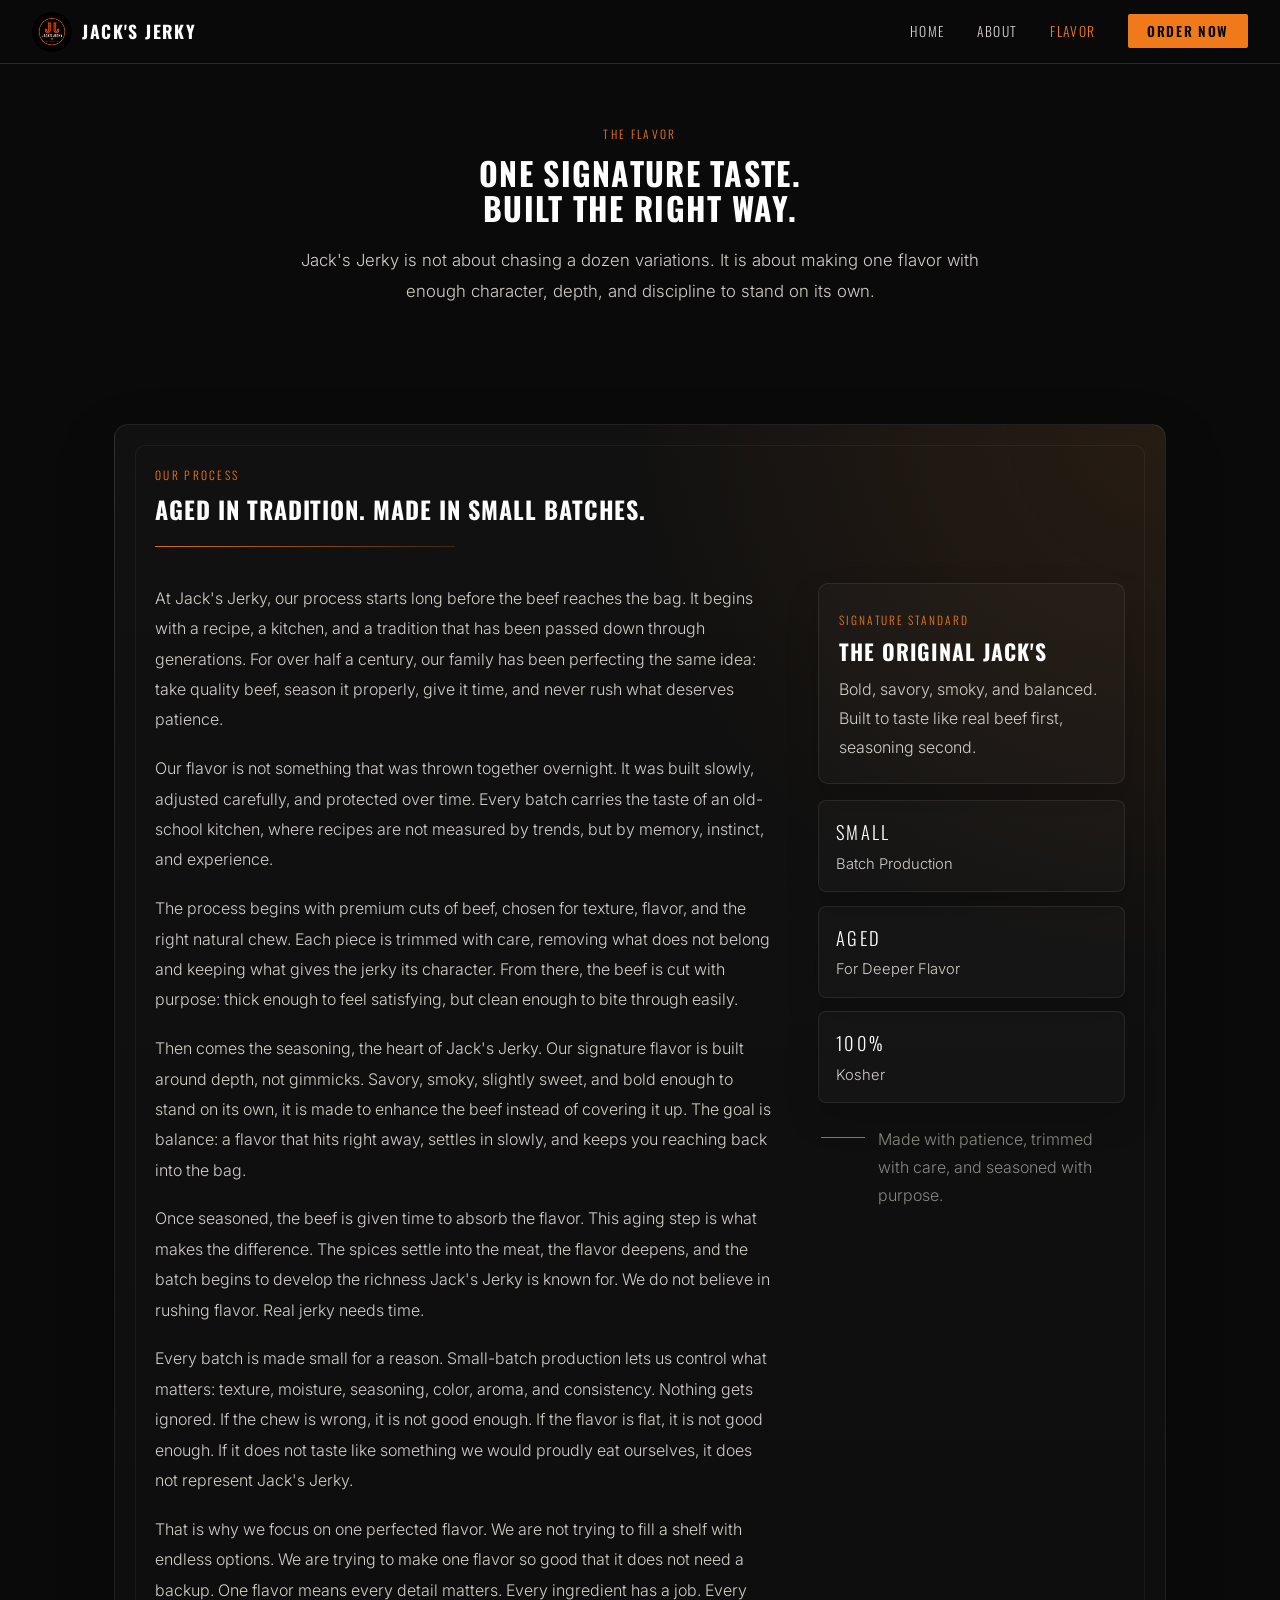
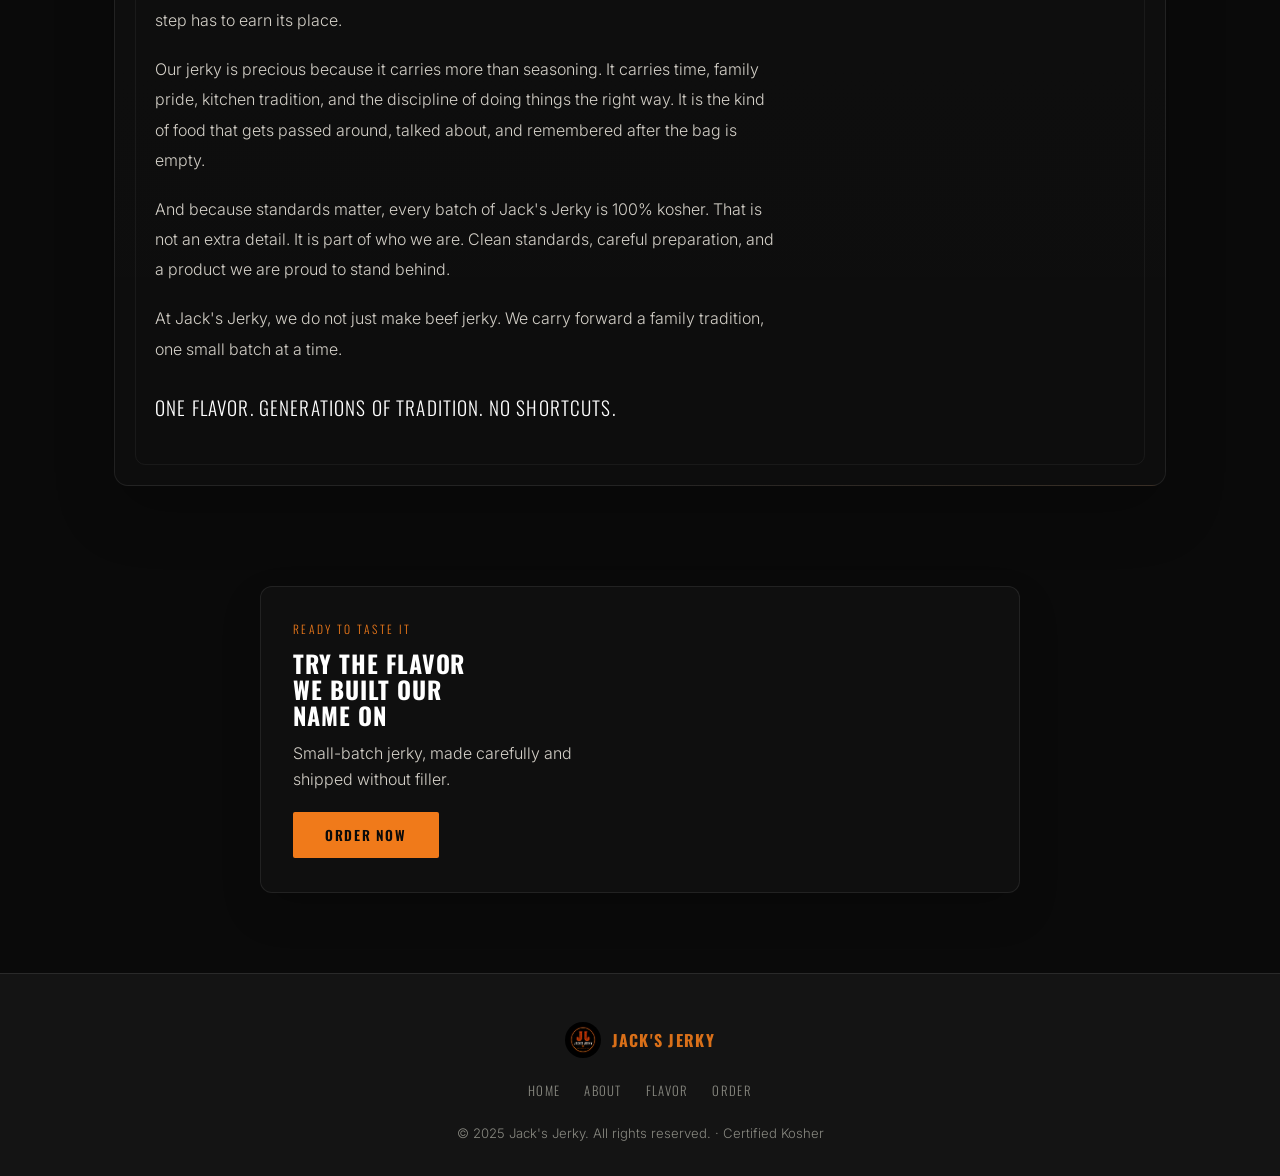
==== docs/flavors/index.html @ be612b3c "Initial Jack's Jerky site" ====
<!DOCTYPE html>
<html lang="en">
<head>
  <meta charset="UTF-8" />
  <meta name="viewport" content="width=device-width, initial-scale=1.0" />
  <title>Flavors — Jack's Jerky</title>
  <link rel="stylesheet" href="../global.css" />
  <link rel="stylesheet" href="./flavors.css" />
</head>
<body>

  <!-- NAV -->
  <nav>
    <a href="../home/index.html" class="nav-logo">
      <img src="../logo.png" alt="Jack's Jerky logo" />
      <span>Jack's Jerky</span>
    </a>
    <ul class="nav-links" id="navLinks">
      <li><a href="../home/index.html">Home</a></li>
      <li><a href="../about/index.html">About</a></li>
      <li><a href="./index.html" class="active">Flavor</a></li>
      <li><a href="../order/index.html" class="nav-cta">Order Now</a></li>
    </ul>
    <button class="nav-toggle" id="navToggle" aria-label="Open menu">
      <span></span><span></span><span></span>
    </button>
  </nav>

  <!-- PAGE HEADER -->
  <header class="page-header">
    <div class="container page-header-inner">
      <span class="section-label">The flavor</span>
      <h1>One Signature Taste.<br /><span>Built the Right Way.</span></h1>
      <p class="header-sub">
        Jack's Jerky is not about chasing a dozen variations. It is about making one flavor
        with enough character, depth, and discipline to stand on its own.
      </p>
    </div>
  </header>

  <!-- PROCESS STORY -->
  <section class="section process-story">
    <div class="container">
      <div class="process-shell">
        <div class="process-intro">
          <span class="section-label">Our Process</span>
          <h2>Aged in Tradition. Made in Small Batches.</h2>
          <div class="divider"></div>
        </div>

        <div class="process-grid">
          <div class="process-content">
            <p>
              At Jack's Jerky, our process starts long before the beef reaches the bag.
              It begins with a recipe, a kitchen, and a tradition that has been passed
              down through generations. For over half a century, our family has been
              perfecting the same idea: take quality beef, season it properly, give it
              time, and never rush what deserves patience.
            </p>

            <p>
              Our flavor is not something that was thrown together overnight. It was
              built slowly, adjusted carefully, and protected over time. Every batch
              carries the taste of an old-school kitchen, where recipes are not measured
              by trends, but by memory, instinct, and experience.
            </p>

            <p>
              The process begins with premium cuts of beef, chosen for texture, flavor,
              and the right natural chew. Each piece is trimmed with care, removing what
              does not belong and keeping what gives the jerky its character. From there,
              the beef is cut with purpose: thick enough to feel satisfying, but clean
              enough to bite through easily.
            </p>

            <p>
              Then comes the seasoning, the heart of Jack's Jerky. Our signature flavor
              is built around depth, not gimmicks. Savory, smoky, slightly sweet, and bold
              enough to stand on its own, it is made to enhance the beef instead of
              covering it up. The goal is balance: a flavor that hits right away, settles
              in slowly, and keeps you reaching back into the bag.
            </p>

            <p>
              Once seasoned, the beef is given time to absorb the flavor. This aging step
              is what makes the difference. The spices settle into the meat, the flavor
              deepens, and the batch begins to develop the richness Jack's Jerky is known
              for. We do not believe in rushing flavor. Real jerky needs time.
            </p>

            <p>
              Every batch is made small for a reason. Small-batch production lets us
              control what matters: texture, moisture, seasoning, color, aroma, and
              consistency. Nothing gets ignored. If the chew is wrong, it is not good
              enough. If the flavor is flat, it is not good enough. If it does not taste
              like something we would proudly eat ourselves, it does not represent
              Jack's Jerky.
            </p>

            <p>
              That is why we focus on one perfected flavor. We are not trying to fill a
              shelf with endless options. We are trying to make one flavor so good that it
              does not need a backup. One flavor means every detail matters. Every
              ingredient has a job. Every step has to earn its place.
            </p>

            <p>
              Our jerky is precious because it carries more than seasoning. It carries
              time, family pride, kitchen tradition, and the discipline of doing things
              the right way. It is the kind of food that gets passed around, talked
              about, and remembered after the bag is empty.
            </p>

            <p>
              And because standards matter, every batch of Jack's Jerky is 100% kosher.
              That is not an extra detail. It is part of who we are. Clean standards,
              careful preparation, and a product we are proud to stand behind.
            </p>

            <p>
              At Jack's Jerky, we do not just make beef jerky. We carry forward a family
              tradition, one small batch at a time.
            </p>

            <p class="process-closing">
              One flavor. Generations of tradition. No shortcuts.
            </p>
          </div>

          <aside class="process-rail">
            <div class="rail-card">
              <span class="rail-kicker">Signature Standard</span>
              <h3>The Original Jack's</h3>
              <p>
                Bold, savory, smoky, and balanced. Built to taste like real beef first,
                seasoning second.
              </p>
            </div>

            <div class="rail-facts">
              <div class="fact-box">
                <span class="fact-value">Small</span>
                <span class="fact-label">Batch Production</span>
              </div>
              <div class="fact-box">
                <span class="fact-value">Aged</span>
                <span class="fact-label">For Deeper Flavor</span>
              </div>
              <div class="fact-box">
                <span class="fact-value">100%</span>
                <span class="fact-label">Kosher</span>
              </div>
            </div>

            <div class="line-note">
              <span></span>
              <p>Made with patience, trimmed with care, and seasoned with purpose.</p>
            </div>
          </aside>
        </div>
      </div>
    </div>
  </section>

  <!-- ORDER CTA -->
  <section class="section order-cta">
    <div class="container order-cta-inner">
      <span class="section-label">Ready to taste it</span>
      <h2>Try the Flavor We Built Our Name On</h2>
      <p>Small-batch jerky, made carefully and shipped without filler.</p>
      <a href="../order/index.html" class="btn btn-primary">Order Now</a>
    </div>
  </section>

  <!-- FOOTER -->
  <footer>
    <div class="footer-logo">
      <img src="../logo.png" alt="Jack's Jerky" />
      <span>Jack's Jerky</span>
    </div>
    <ul class="footer-links">
      <li><a href="../home/index.html">Home</a></li>
      <li><a href="../about/index.html">About</a></li>
      <li><a href="./index.html">Flavor</a></li>
      <li><a href="../order/index.html">Order</a></li>
    </ul>
    <p>© 2025 Jack's Jerky. All rights reserved. · Certified Kosher</p>
  </footer>

  <script src="../global.js"></script>
  <script src="./flavors.js"></script>
</body>
</html>
---- docs/global.css ----
/* ── Jack's Jerky · Global Styles ── */

@import url('https://fonts.googleapis.com/css2?family=Oswald:wght@400;600;700&family=Inter:wght@300;400;500&display=swap');

:root {
  --black:   #0a0a0a;
  --charcoal:#141414;
  --panel:   #1a1a1a;
  --border:  #2a2a2a;
  --orange:  #f07a1a;
  --orange-dim: #c05e0e;
  --orange-glow: rgba(240,122,26,0.18);
  --white:   #ffffff;
  --offwhite:#d4d0c8;
  --muted:   #888880;
}

*, *::before, *::after { box-sizing: border-box; margin: 0; padding: 0; }

html { scroll-behavior: smooth; }

body {
  background: var(--black);
  color: var(--offwhite);
  font-family: 'Inter', sans-serif;
  font-weight: 300;
  font-size: 16px;
  line-height: 1.65;
  -webkit-font-smoothing: antialiased;
}

h1, h2, h3, h4 {
  font-family: 'Oswald', sans-serif;
  font-weight: 700;
  line-height: 1.1;
  letter-spacing: 0.04em;
  text-transform: uppercase;
  color: var(--white);
}

a { color: var(--orange); text-decoration: none; }
a:hover { color: var(--white); }

img { display: block; max-width: 100%; }

/* ── NAV ── */
nav {
  position: fixed;
  top: 0; left: 0; right: 0;
  z-index: 100;
  background: rgba(10,10,10,0.92);
  backdrop-filter: blur(10px);
  border-bottom: 1px solid var(--border);
  height: 64px;
  display: flex;
  align-items: center;
  justify-content: space-between;
  padding: 0 2rem;
}

.nav-logo {
  display: flex;
  align-items: center;
  gap: 0.65rem;
  text-decoration: none;
}

.nav-logo img {
  height: 40px;
  width: 40px;
  object-fit: cover;
  border-radius: 50%;
}

.nav-logo span {
  font-family: 'Oswald', sans-serif;
  font-weight: 700;
  font-size: 1.1rem;
  letter-spacing: 0.08em;
  text-transform: uppercase;
  color: var(--white);
}

.nav-links {
  display: flex;
  gap: 2rem;
  list-style: none;
}

.nav-links a {
  font-family: 'Oswald', sans-serif;
  font-size: 0.85rem;
  letter-spacing: 0.12em;
  text-transform: uppercase;
  color: var(--offwhite);
  transition: color 0.2s;
}

.nav-links a:hover,
.nav-links a.active { color: var(--orange); }

.nav-cta {
  background: var(--orange);
  color: var(--black) !important;
  padding: 0.45rem 1.2rem;
  border-radius: 2px;
  font-weight: 600 !important;
  transition: background 0.2s !important;
}

.nav-cta:hover { background: var(--white) !important; color: var(--black) !important; }

/* mobile hamburger */
.nav-toggle {
  display: none;
  flex-direction: column;
  gap: 5px;
  cursor: pointer;
  background: none;
  border: none;
  padding: 4px;
}
.nav-toggle span {
  display: block;
  width: 24px;
  height: 2px;
  background: var(--white);
  transition: all 0.3s;
}

/* ── FOOTER ── */
footer {
  background: var(--charcoal);
  border-top: 1px solid var(--border);
  padding: 3rem 2rem 2rem;
  text-align: center;
}

.footer-logo {
  display: flex;
  align-items: center;
  justify-content: center;
  gap: 0.65rem;
  margin-bottom: 1rem;
}

.footer-logo img { height: 36px; width: 36px; object-fit: cover; border-radius: 50%; }

.footer-logo span {
  font-family: 'Oswald', sans-serif;
  font-weight: 700;
  font-size: 1rem;
  letter-spacing: 0.08em;
  text-transform: uppercase;
  color: rgba(240, 122, 26, 0.9);
}

footer p {
  font-size: 0.82rem;
  color: var(--muted);
  margin-top: 0.5rem;
}

footer .footer-links {
  display: flex;
  justify-content: center;
  gap: 1.5rem;
  list-style: none;
  margin: 1.2rem 0;
}

footer .footer-links a {
  font-family: 'Oswald', sans-serif;
  font-size: 0.8rem;
  letter-spacing: 0.1em;
  text-transform: uppercase;
  color: var(--muted);
}

footer .footer-links a:hover { color: var(--orange); }

/* ── UTILITIES ── */
.container {
  max-width: 1100px;
  margin: 0 auto;
  padding: 0 1.5rem;
}

.section {
  padding: 5rem 0;
}

.section-label {
  font-family: 'Oswald', sans-serif;
  font-size: 0.72rem;
  letter-spacing: 0.2em;
  text-transform: uppercase;
  color: var(--orange);
  margin-bottom: 0.75rem;
  display: block;
}

.divider {
  width: 48px;
  height: 2px;
  background: var(--orange);
  margin: 1.25rem 0;
}

.btn {
  display: inline-block;
  font-family: 'Oswald', sans-serif;
  font-size: 0.85rem;
  font-weight: 600;
  letter-spacing: 0.12em;
  text-transform: uppercase;
  padding: 0.75rem 2rem;
  border-radius: 2px;
  cursor: pointer;
  border: none;
  transition: all 0.2s;
}

.btn-primary {
  background: var(--orange);
  color: var(--black);
}
.btn-primary:hover { background: var(--white); color: var(--black); }

.btn-outline {
  background: transparent;
  color: var(--white);
  border: 1px solid var(--border);
}
.btn-outline:hover { border-color: var(--orange); color: var(--orange); }

/* ── RESPONSIVE ── */
@media (max-width: 768px) {
  .nav-links { display: none; }
  .nav-toggle { display: flex; }

  .nav-links.open {
    display: flex;
    flex-direction: column;
    position: fixed;
    top: 64px;
    left: 0; right: 0;
    background: var(--charcoal);
    border-bottom: 1px solid var(--border);
    padding: 1.5rem 2rem;
    gap: 1.25rem;
  }

  .nav-links.open a { font-size: 1rem; }

  .section { padding: 3.5rem 0; }
}
---- docs/flavors/flavors.css ----
.page-header {
  padding: 7.75rem 1.5rem 2.25rem;
  text-align: center;
}

.page-header-inner {
  max-width: 860px;
}

.header-sub {
  max-width: 44rem;
  margin: 1.25rem auto 0;
  font-size: 1.05rem;
  line-height: 1.85;
  color: var(--offwhite);
}

.process-shell {
  position: relative;
  padding: 2.5rem;
  border: 1px solid rgba(255, 255, 255, 0.08);
  border-radius: 14px;
  background:
    linear-gradient(180deg, rgba(255, 255, 255, 0.03), rgba(255, 255, 255, 0.015)),
    radial-gradient(circle at top right, rgba(240, 122, 26, 0.1), transparent 28%);
  box-shadow: 0 24px 60px rgba(0, 0, 0, 0.22);
  overflow: hidden;
}

.process-shell::before {
  content: "";
  position: absolute;
  inset: 20px;
  border: 1px solid rgba(255, 255, 255, 0.05);
  border-radius: 10px;
  pointer-events: none;
}

.process-intro {
  max-width: 760px;
  margin-bottom: 2.25rem;
  position: relative;
  z-index: 1;
}

.process-intro .divider {
  width: min(300px, 56vw);
  height: 1px;
  margin: 1.5rem 0 0;
  background: linear-gradient(
    90deg,
    rgba(240, 122, 26, 0.9),
    rgba(240, 122, 26, 0.2)
  );
}

.process-grid {
  display: grid;
  grid-template-columns: minmax(0, 1.75fr) minmax(260px, 0.85fr);
  gap: 2rem;
  align-items: start;
  position: relative;
  z-index: 1;
}

.process-content {
  opacity: 0;
  transform: translateY(22px);
  transition: opacity 0.75s ease, transform 0.75s ease;
}

body.flavors-ready .process-content {
  opacity: 1;
  transform: translateY(0);
}

.process-content p {
  max-width: 62ch;
  margin-bottom: 1.15rem;
  font-size: 1rem;
  line-height: 1.9;
  color: var(--offwhite);
}

.process-content .process-closing {
  margin-top: 1.6rem;
  font-family: "Oswald", sans-serif;
  font-size: 1.2rem;
  letter-spacing: 0.06em;
  text-transform: uppercase;
  color: var(--white);
}

.process-rail {
  display: flex;
  flex-direction: column;
  gap: 1rem;
  opacity: 0;
  transform: translateY(24px);
  transition: opacity 0.75s ease 0.12s, transform 0.75s ease 0.12s;
}

body.flavors-ready .process-rail {
  opacity: 1;
  transform: translateY(0);
}

.rail-card,
.fact-box {
  border: 1px solid rgba(255, 255, 255, 0.08);
  background: rgba(255, 255, 255, 0.025);
  box-shadow: 0 16px 34px rgba(0, 0, 0, 0.16);
}

.rail-card {
  padding: 1.4rem 1.25rem 1.35rem;
  border-radius: 10px;
}

.rail-kicker {
  display: inline-block;
  margin-bottom: 0.7rem;
  font-family: "Oswald", sans-serif;
  font-size: 0.72rem;
  letter-spacing: 0.16em;
  text-transform: uppercase;
  color: var(--orange);
}

.rail-card h3 {
  margin-bottom: 0.7rem;
  font-size: 1.35rem;
}

.rail-card p {
  color: var(--offwhite);
  line-height: 1.8;
}

.rail-facts {
  display: grid;
  gap: 0.85rem;
}

.fact-box {
  padding: 1rem 1.05rem 0.95rem;
  border-radius: 8px;
}

.fact-value,
.fact-label {
  display: block;
}

.fact-value {
  font-family: "Oswald", sans-serif;
  font-size: 1.15rem;
  letter-spacing: 0.12em;
  text-transform: uppercase;
  color: var(--white);
}

.fact-label {
  margin-top: 0.25rem;
  font-size: 0.92rem;
  color: var(--offwhite);
}

.line-note {
  display: grid;
  grid-template-columns: 44px 1fr;
  gap: 0.85rem;
  align-items: start;
  padding: 0.35rem 0.15rem 0;
}

.line-note span {
  display: block;
  height: 1px;
  margin-top: 0.8rem;
  background: rgba(240, 122, 26, 0.8);
}

.line-note p {
  color: var(--muted);
  line-height: 1.75;
}

.order-cta {
  padding-top: 1.25rem;
}

.order-cta-inner {
  max-width: 760px;
  padding: 2rem 2rem 2.1rem;
  border: 1px solid rgba(255, 255, 255, 0.08);
  border-radius: 12px;
  background: rgba(255, 255, 255, 0.025);
  box-shadow: 0 18px 40px rgba(0, 0, 0, 0.16);
}

.order-cta-inner h2 {
  max-width: 14ch;
  margin-bottom: 0.7rem;
}

.order-cta-inner p {
  margin-bottom: 1.2rem;
  max-width: 34ch;
}

body.flavors-ready .process-content p:nth-of-type(1) { animation: flavor-rise 0.7s ease 0.12s both; }
body.flavors-ready .process-content p:nth-of-type(2) { animation: flavor-rise 0.7s ease 0.2s both; }
body.flavors-ready .process-content p:nth-of-type(3) { animation: flavor-rise 0.7s ease 0.28s both; }
body.flavors-ready .process-content p:nth-of-type(4) { animation: flavor-rise 0.7s ease 0.36s both; }
body.flavors-ready .process-content p:nth-of-type(5) { animation: flavor-rise 0.7s ease 0.44s both; }
body.flavors-ready .process-content p:nth-of-type(6) { animation: flavor-rise 0.7s ease 0.52s both; }
body.flavors-ready .process-content p:nth-of-type(7) { animation: flavor-rise 0.7s ease 0.6s both; }
body.flavors-ready .process-content p:nth-of-type(8) { animation: flavor-rise 0.7s ease 0.68s both; }
body.flavors-ready .process-content p:nth-of-type(9) { animation: flavor-rise 0.7s ease 0.76s both; }
body.flavors-ready .process-content p:nth-of-type(10) { animation: flavor-rise 0.7s ease 0.84s both; }
body.flavors-ready .process-content .process-closing { animation: flavor-rise 0.7s ease 0.92s both; }

@keyframes flavor-rise {
  from {
    opacity: 0;
    transform: translateY(14px);
  }
  to {
    opacity: 1;
    transform: translateY(0);
  }
}

@media (prefers-reduced-motion: reduce) {
  .process-content,
  .process-rail,
  .process-content p,
  .process-content .process-closing {
    opacity: 1;
    transform: none;
    transition: none;
    animation: none;
  }
}

@media (max-width: 900px) {
  .process-grid {
    grid-template-columns: 1fr;
  }

  .process-content p {
    max-width: none;
  }

  .rail-facts {
    grid-template-columns: repeat(3, minmax(0, 1fr));
  }
}

@media (max-width: 768px) {
  .page-header {
    padding: 6.75rem 1.25rem 1.5rem;
  }

  .header-sub {
    font-size: 1rem;
  }

  .process-shell {
    padding: 1.5rem 1.2rem;
  }

  .process-shell::before {
    inset: 12px;
  }

  .order-cta-inner {
    padding: 1.5rem 1.25rem 1.6rem;
  }
}

@media (max-width: 640px) {
  .rail-facts {
    grid-template-columns: 1fr;
  }

  .line-note {
    grid-template-columns: 32px 1fr;
  }
}
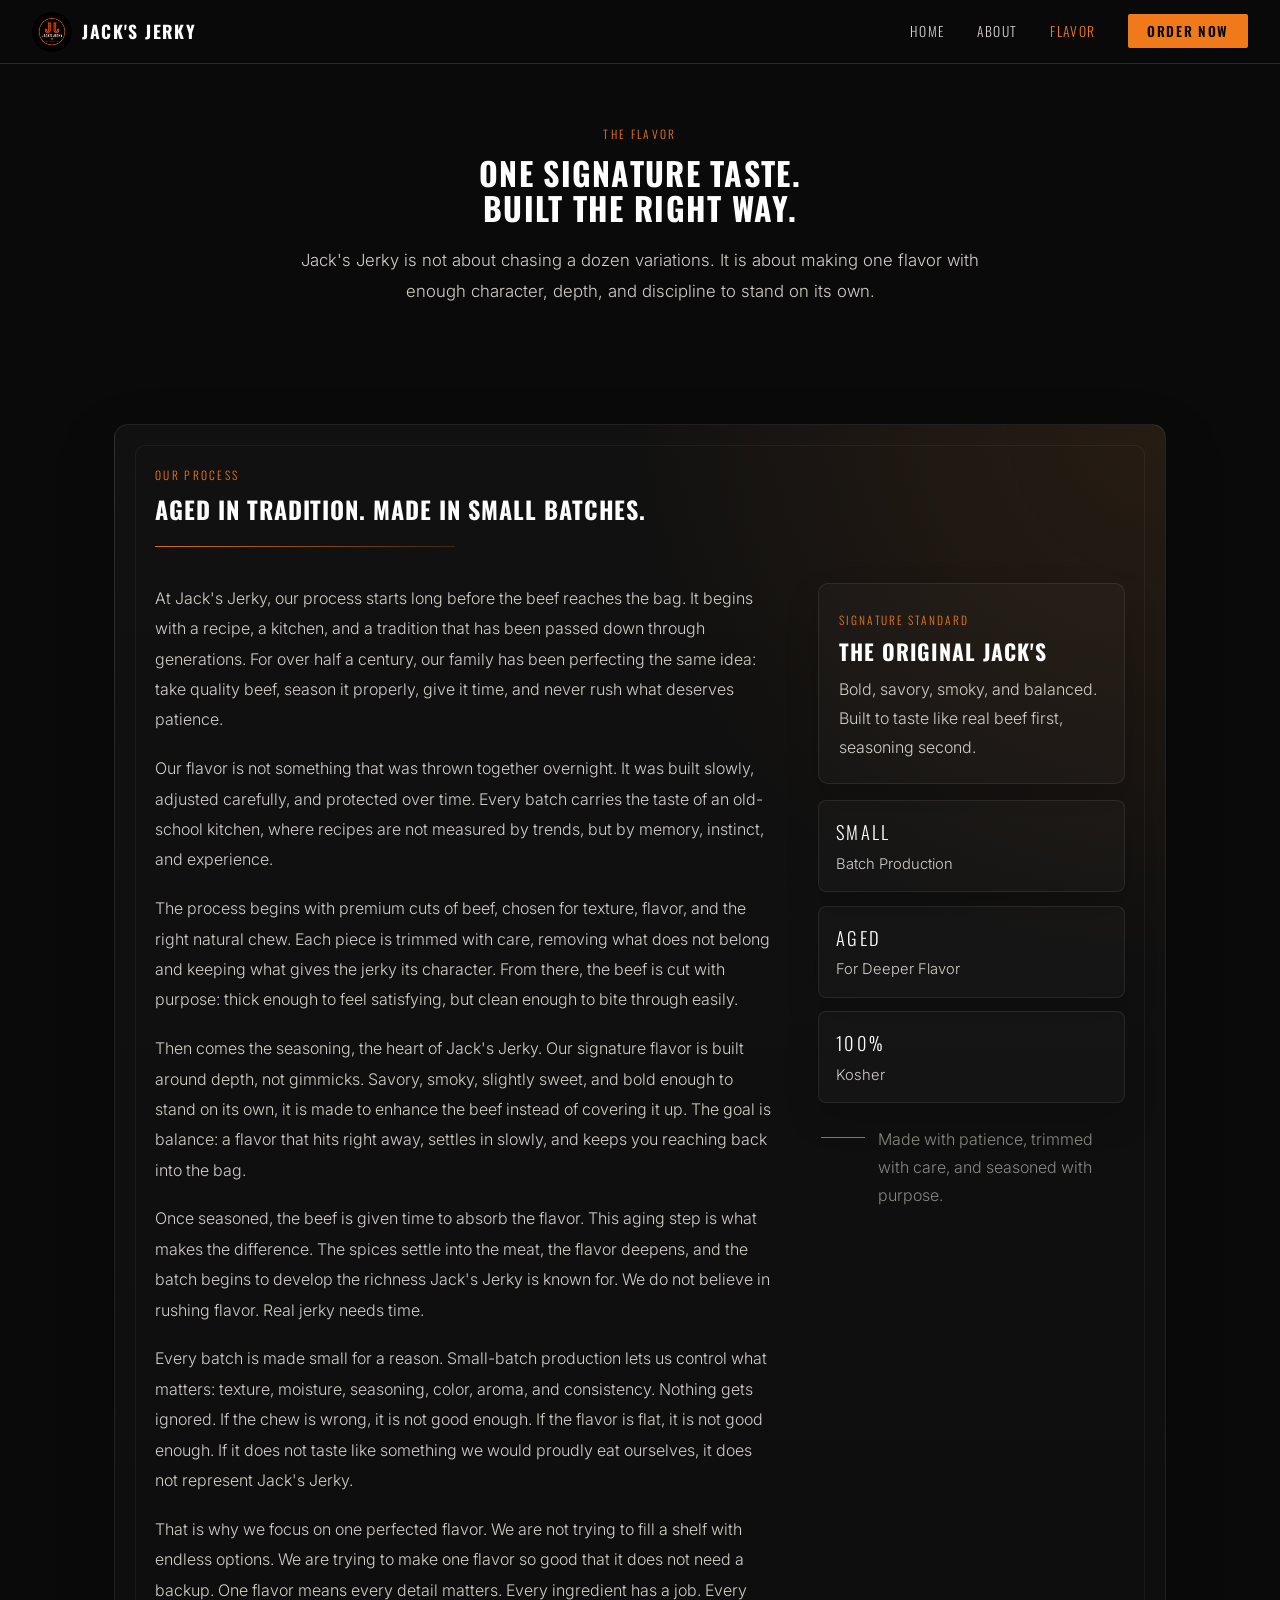
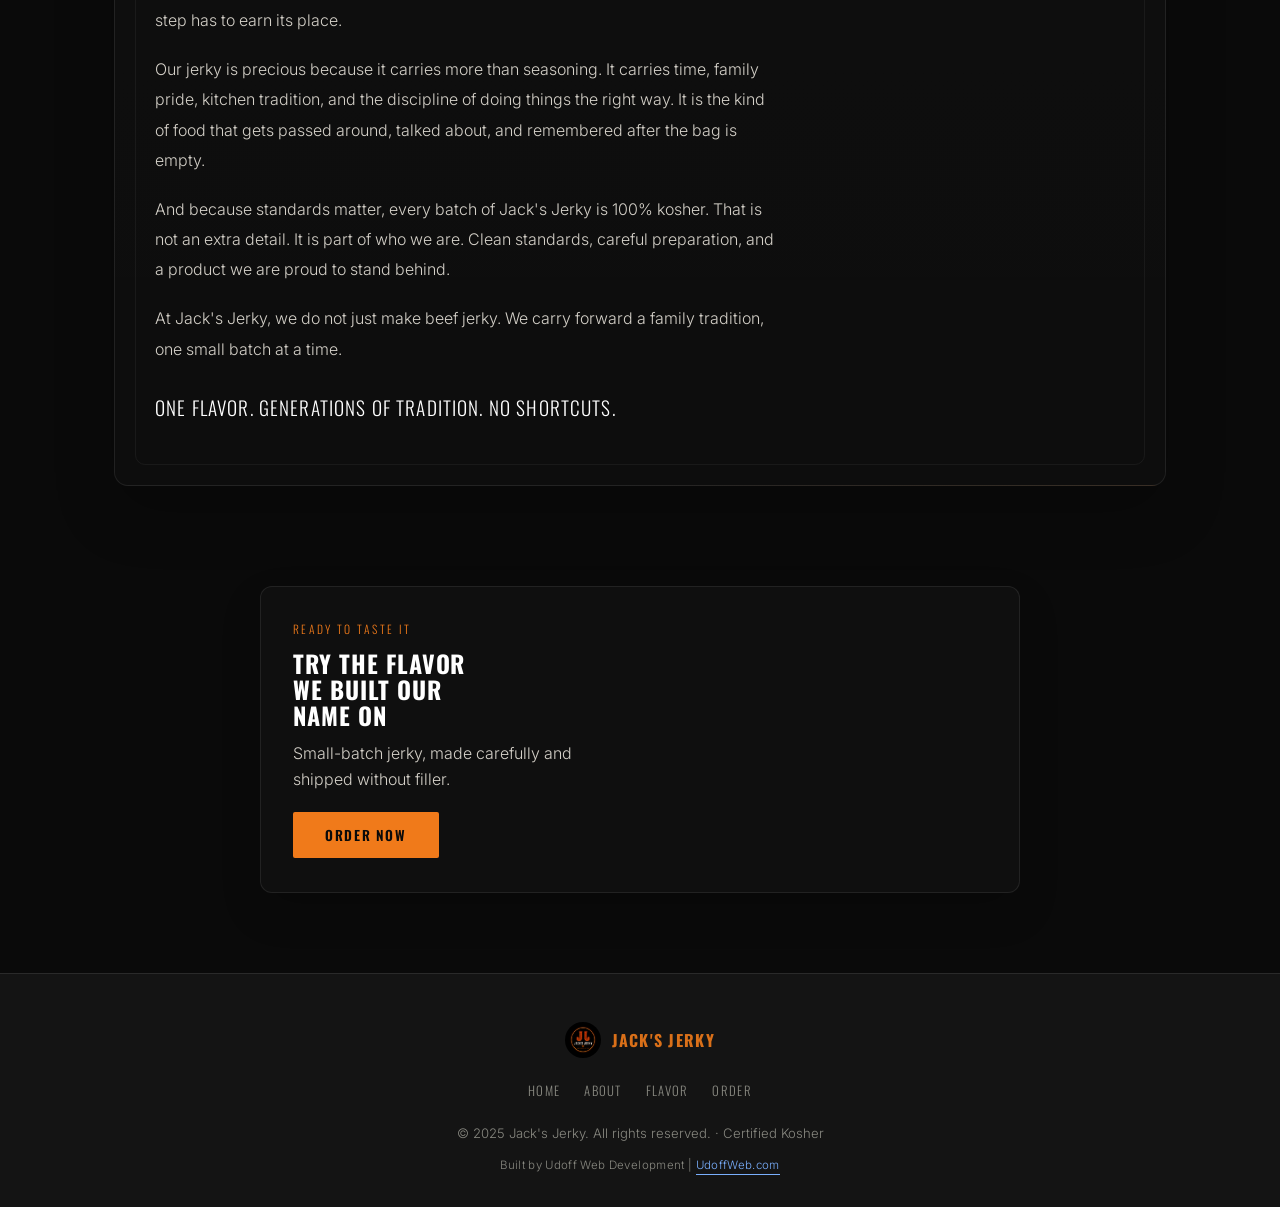
==== commit e940d62e: "Connect order form to EmailJS" ====
--- a/docs/flavors/index.html
+++ b/docs/flavors/index.html
@@ -185,6 +185,7 @@
       <li><a href="../order/index.html">Order</a></li>
     </ul>
     <p>© 2025 Jack's Jerky. All rights reserved. · Certified Kosher</p>
+    <p class="footer-credit">Built by Udoff Web Development | <a href="https://udoffweb.com" target="_blank" rel="noopener noreferrer">UdoffWeb.com</a></p>
   </footer>
 
   <script src="../global.js"></script>
--- a/docs/global.css
+++ b/docs/global.css
@@ -161,6 +161,23 @@
   margin-top: 0.5rem;
 }
 
+.footer-credit {
+  margin-top: 0.75rem;
+  font-size: 0.72rem;
+  letter-spacing: 0.03em;
+}
+
+.footer-credit a {
+  color: #79aefc;
+  border-bottom: 1px solid #79aefc;
+  padding-bottom: 0.08rem;
+}
+
+.footer-credit a:hover {
+  color: #aecdff;
+  border-bottom-color: #aecdff;
+}
+
 footer .footer-links {
   display: flex;
   justify-content: center;
